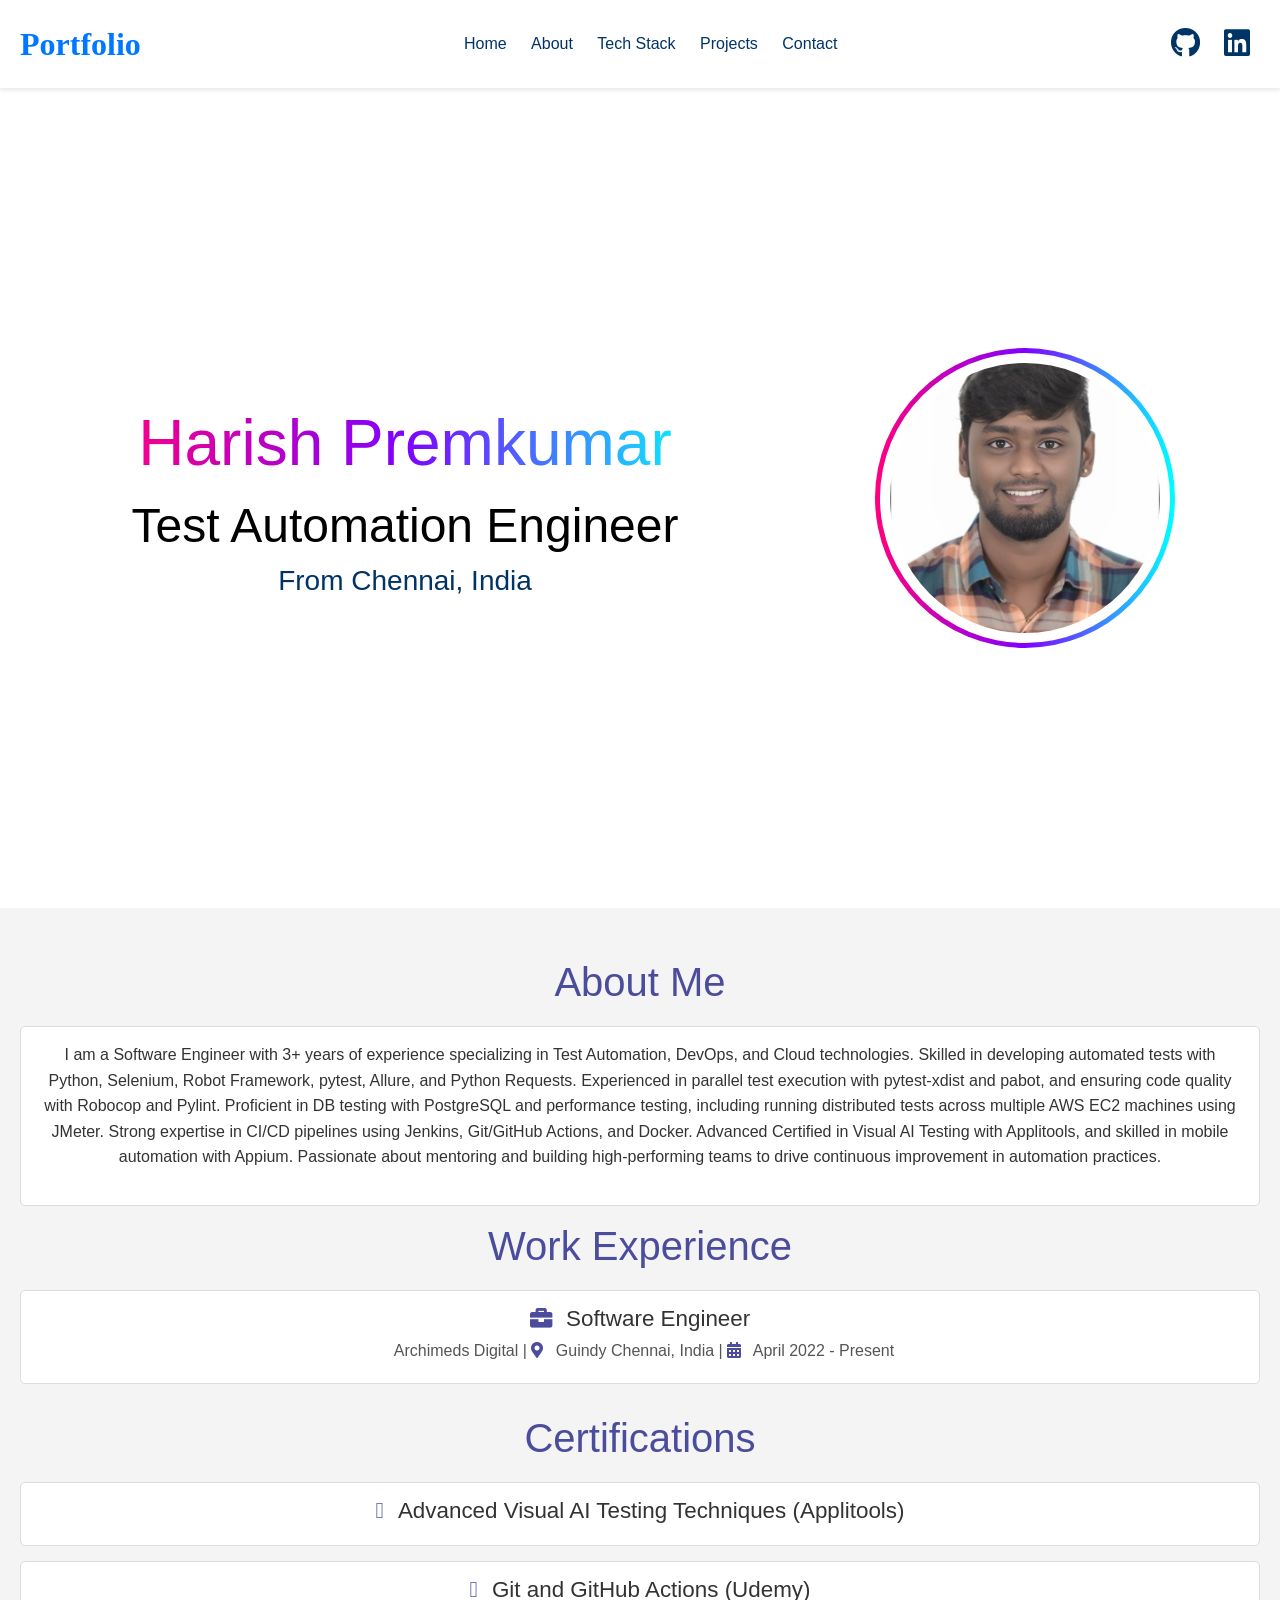
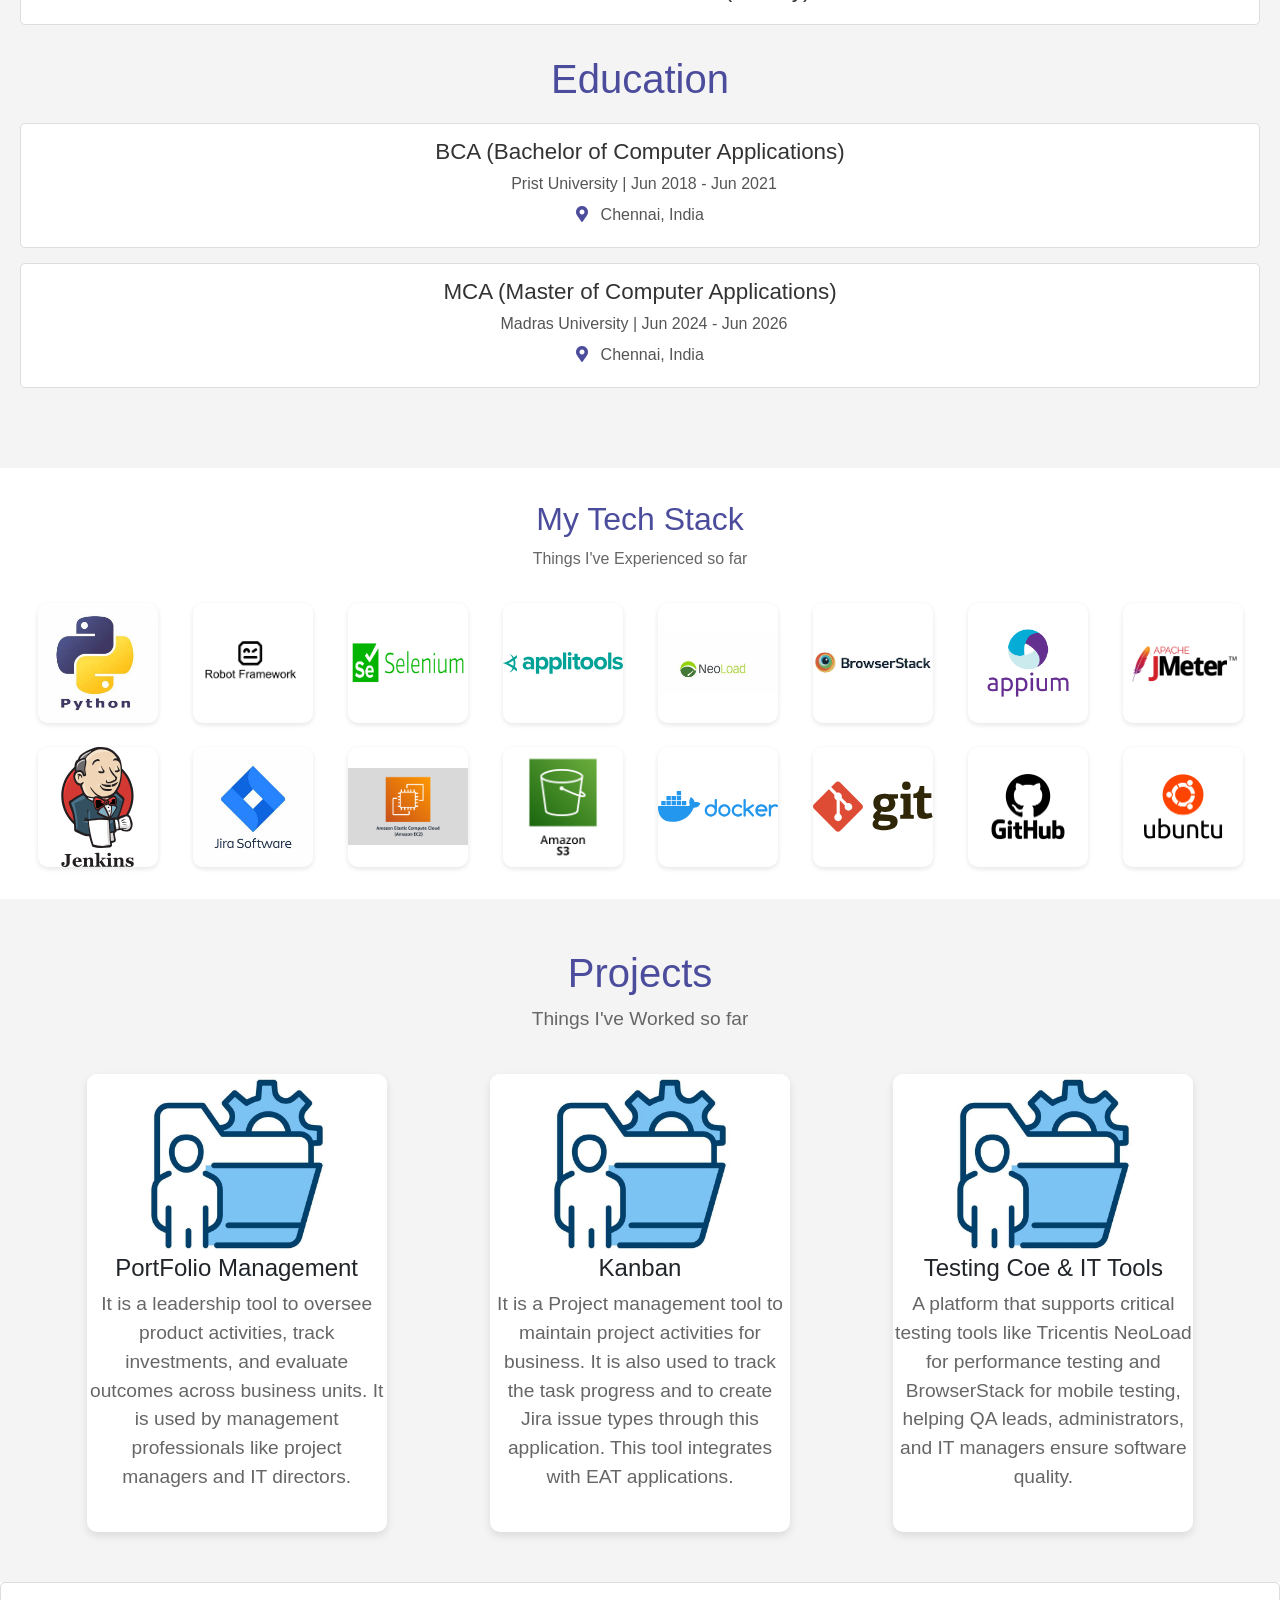
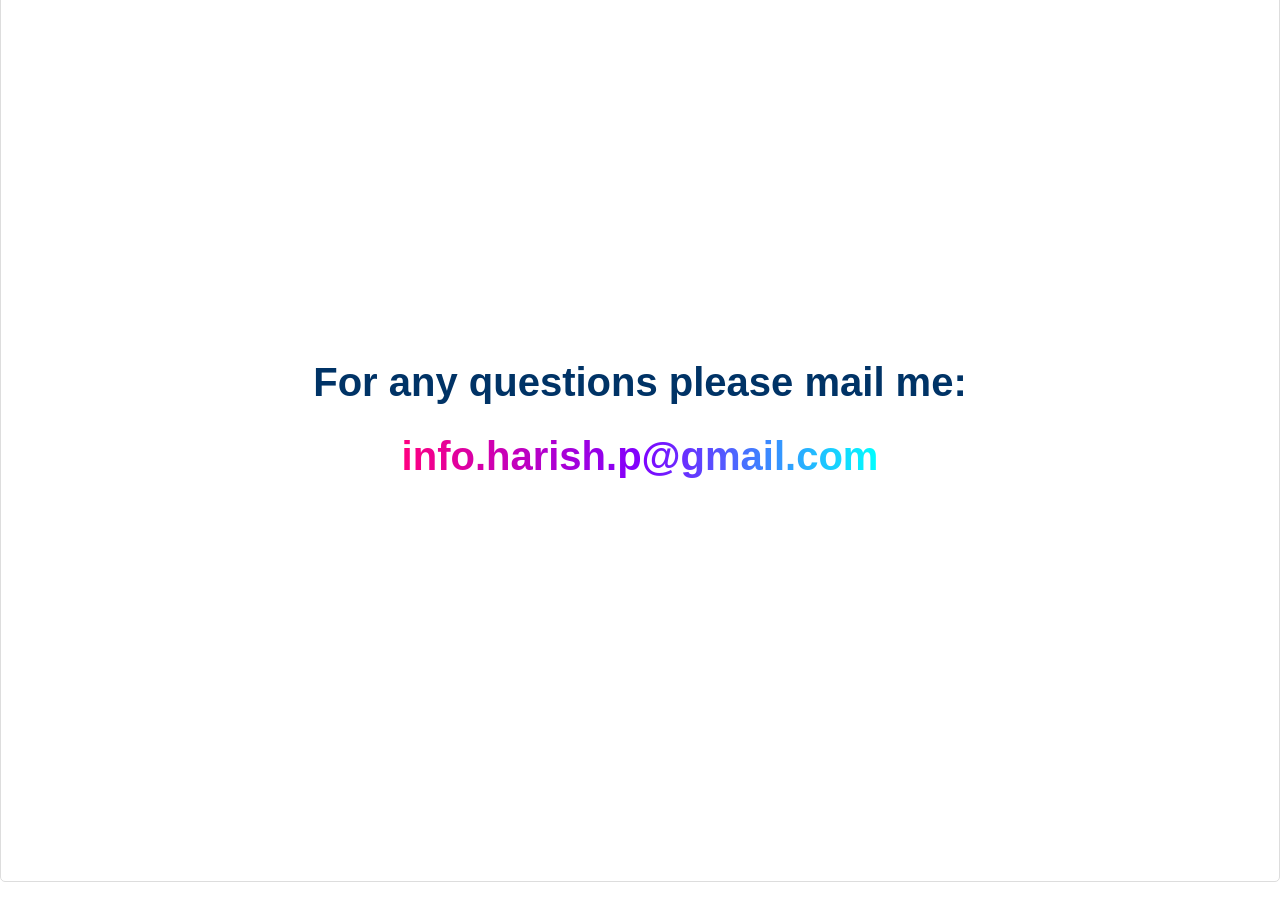
==== Portfolio.html @ 6053db7c "inital commit" ====
<!DOCTYPE html>
<html lang="en">
<head>
   <meta charset="UTF-8">
   <meta name="viewport" content="width=device-width, initial-scale=1.0">
   <title>Portfolio - Harish P</title>
   <link rel="stylesheet" href="Portfolio.css">
   <link rel="stylesheet" href="https://use.fontawesome.com/releases/v5.6.1/css/all.css">
   <link href="https://maxcdn.bootstrapcdn.com/bootstrap/4.5.2/css/bootstrap.min.css" rel="stylesheet">
   <link rel="icon" href="Images/Icon.png" type="image/x-icon" />
   
</head>

<body>
    <header class="header">
        <div class="header__logo">Portfolio</div>
        <nav class="header__nav">
            <a href="#home">Home</a>
            <a href="#about">About</a>
            <a href="#tech-stack">Tech Stack</a>
            <a href="#projects">Projects</a>
            <a href="#contact">Contact</a>
        </nav>
        <div class="header__social">
            <a href="https://github.com/harishpremkumar"><i class="fab fa-github" style='font-size:30px'></i></a>
            <a href="https://www.linkedin.com/in/harish-p-38a253227/"><i class="fab fa-linkedin" style='font-size:30px'></i></a>
        </div>
    </header>
 
    <main class="main" id="home">
        <div class="main__content">
            <!-- <h1>Hi 👋,</h1>
            <h1>My Name is</h1> -->
            <h2 class="user_name">Harish Premkumar</h2>
            <h1>Test Automation Engineer</h1>
            <h3>From Chennai, India</h3>
        </div>

        <div class="circle-container">
            <img src="Images/Profile2.jpeg" alt="My Image" class="profile-image">
        </div>
        

    </main>
 
    <!-- About Section -->
    <section id="about">
        <h1>About Me</h1>
        <div class="About">
            <ul>
                <li>
                    <p>I am a Software Engineer with 3+ years of experience specializing in Test Automation, DevOps, and Cloud technologies. Skilled in developing automated tests with Python, Selenium, Robot Framework, pytest, Allure, and Python Requests. Experienced in parallel test execution with pytest-xdist and pabot, and ensuring code quality with Robocop and Pylint. Proficient in DB testing with PostgreSQL and performance testing, including running distributed tests across multiple AWS EC2 machines using JMeter. Strong expertise in CI/CD pipelines using Jenkins, Git/GitHub Actions, and Docker. Advanced Certified in Visual AI Testing with Applitools, and skilled in mobile automation with Appium. Passionate about mentoring and building high-performing teams to drive continuous improvement in automation practices.</p>
                </li>
            </ul>
        </div>

        
        
        <h1>Work Experience</h1>
        <div class="work-experience">
            <ul>
                <li>
                    <h3><i class="fas fa-briefcase"></i> Software Engineer</h3>
                    <p><i class="fa-regular fa-building-columns"></i> Archimeds Digital | <i class="fas fa-map-marker-alt"></i> Guindy Chennai, India | <i class="fas fa-calendar-alt"></i> April 2022 - Present</p>
                    
                </li>
            </ul>
        </div>

        <h1>Certifications</h1>
        <div class="work-experience">
            <ul>
                <li>
                    <h3><i class="fa-solid fa-certificate"></i> Advanced Visual AI Testing Techniques (Applitools)</h3>
                </li>

                <li>
                    <h3><i class="fa-solid fa-certificate"></i> Git and GitHub Actions (Udemy) </h3>
                </li>
            </ul>
        </div>

        <h1>Education</h1>
        <div class="education">
            <ul>
                <li>
                    <h3>BCA (Bachelor of Computer Applications)</h3>
                    <p><i class="fa-solid fa-building-columns"></i> Prist University | Jun 2018 - Jun 2021</p>
                    <p><i class="fas fa-map-marker-alt"></i> Chennai, India</p>
                </li>
                <li>
                    <h3>MCA (Master of Computer Applications)</h3>
                    <p><i class="fa-solid fa-building-columns"></i> Madras University | Jun 2024 - Jun 2026</p>
                    <p><i class="fas fa-map-marker-alt"></i> Chennai, India</p>
                </li>
            </ul>
        </div>
    </section>
 
    <section id="tech-stack">
        <h1>My Tech Stack</h1>
        
        <p>Things I've Experienced so far</p>
        
        <div class="tech-grid">
            <img src="Images/python_logo.jpg" alt="Python">
            <img src="Images/1_wnMQPTmEsIq0TiRgfX4hig.png" alt="Robot Framework">
            <img src="Images/selenium_logo.jpg" alt="Selenium">
            <img src="Images/applitools.svg" alt="Applitools">
            <img src="Images/OIP.jpg" alt="NeoLoad">
            <img src="Images/Browserstacklogo.png" alt="BrowserStack">
            <img src="Images/appium_logo.png" alt="Appium">
            <img src="Images/Jmeter.png" alt="Playwright">
            <img src="Images/jenkins.svg" alt="Jenkins">
            <img src="Images/Jira_logo.jpg" alt="Jira">
            <img src="Images/20230417_ec2.png" alt="AWS EC2">
            <img src="Images/Aws_s3_logo.jpeg" alt="AWS S3">
            <img src="Images/docker.svg" alt="Docker">
            <img src="Images/git.svg" alt="Git">
            <img src="Images/GitHub-Logo.png" alt="GitHub">
            <img src="Images/Ubuntu-Emblem.png" alt="Ubuntu">
            
          </div>
        </div>
    </section>

    

    <section id="projects">
        <div class="container">
          <h1>Projects</h1>
          <p>Things I've Worked so far</p>
          <div class="projects-grid">
            <!-- Project 1 -->
            <div class="project-card">
              <img src="Images/Projects_Logo.jpg" alt="Project 1" />
              <div class="card-content">
                <h4>PortFolio Management</h4>
                <p>
                    It is a leadership tool to oversee product activities, track investments,
                    and evaluate outcomes across business units. It is used by management professionals 
                    like project managers and IT directors.
                </p>
                <!-- <p class="tech-stack">Tech stack: React JS, Node JS, PostgreSQL</p> -->

              </div>
            </div>
      
           
            <div class="project-card">
                <img src="Images/Projects_Logo.jpg" alt="Project 3" />
              <div class="card-content">
                <h4>Kanban</h4>
                <p>
                    It is a Project management tool to maintain project activities for business. 
                    It is also used to track the task progress and to create Jira issue types through this application. 
                    This tool integrates with EAT applications.
                </p>
                <!-- <p class="tech-stack">Tech stack: React Sauce labs, Docker, J-Frog, Jenkins, AWS EKS</p> -->

            </div>
            </div>
            <div class="project-card">
                <img src="Images/Projects_Logo.jpg" alt="Project 4" />
              <div class="card-content">
                <h4>Testing Coe & IT Tools</h4>
                <p>
                    A platform that supports critical testing tools like Tricentis NeoLoad for performance testing and 
                    BrowserStack for mobile testing, helping QA leads, administrators, and IT managers ensure software quality.
                </p>
                <!-- <p class="tech-stack">Tech stack: HTML, JavaScript, SASS, React</p> -->
              </div>
            </div>
            

            </div>
          </div>
        </div>
      </section>


      <section id="contact">
        <h1>For any questions please mail me:</h1>
        <p>info.harish.p@gmail.com</p>
    </section>
      

    
    
</body>
</html>
---- Portfolio.css ----
html {
   scroll-behavior: smooth;
}

body {
   font-family: Arial, sans-serif;
   margin: 0;
   padding: 0;
   background-color: #003366;
   color: #fff;
}

* {
   margin: 0;
   padding: 0;
   box-sizing: border-box;
}

/* Header */
.header {
   display: flex;
   justify-content: space-between;
   align-items: center;
   background-color: #fff;
   color: #003366;
   padding: 20px;
   position: sticky;
   top: 0;
   z-index: 10;
   box-shadow: 0 2px 5px rgba(0, 0, 0, 0.1);
}

.header__logo {
   font-family: 'Brush Script MT', cursive;
   font-size: 2em;
   font-weight: bold;
   color: #0077ff;
}

.header__nav a, .header__social a {
   margin: 0 10px;
   color: #003366;
   text-decoration: none;
   transition: color 0.3s ease-in-out;
}

.header__nav a:hover, .header__social a:hover {
   color: #0077ff;
}

/* Main Section */
.main {
   display: flex;
   flex-wrap: wrap;
   justify-content: space-around;
   align-items: center;
   height: calc(100vh - 80px);
   background-color: #fff;
   color: #003366;
   padding: 20px;
   /* justify-content: center; */
   text-align: center;
}

.main__content {
   width: 100%;
   max-width: 600px;
   text-align: center;
}

.main__content h1 {
   font-size: 3em;
   color: #000;
   margin: 10px 0;
}

.user_name {
   font-family: Arial, sans-serif;
   font-size: 4em;
   background: linear-gradient(to right, #ff0080, #8000ff, #00ffff);
   -webkit-background-clip: text;
   -webkit-text-fill-color: transparent;
   background-clip: text;
   color: transparent;
   margin: 15px 0;
}

.circle-container {
   position: relative;
   width: 300px; /* Diameter of the circle */
   height: 300px; /* Same as width for a perfect circle */
   border-radius: 60%; /* Makes the border circular */
   background: linear-gradient(to right, #ff0080, #8000ff, #00ffff); /* Gradient border color */
   display: flex;
   justify-content: center;
   align-items: center;
   overflow: hidden; /* Ensures no part of the image leaks out */
}

.circle-container::before {
   content: '';
   position: absolute;
   inset: 5px; /* Creates spacing for the gradient border */
   border-radius: 50%; /* Ensures the inner content is also circular */
   background: #fff; /* Inner background color for contrast */
   z-index: 1;
}

.profile-image {
   position: relative;
   width: 90%; /* Adjust image size inside the container */
   height: 90%; /* Same as width to maintain aspect ratio */
   border-radius: 50%; /* Makes the image circular */
   object-fit: cover; /* Ensures the image scales properly without distortion */
   z-index: 2; /* Keeps the image above the inner white layer */
}




/* About Section */
#about {
   padding: 50px 20px;
   background-color: #f4f4f4;
   color: #333;
   justify-content: center;
   text-align: center;
}

#about h1 {
   color: #4c4c9d;
   font-size: 2.5em;
   margin-bottom: 20px;
}

#about p {
   line-height: 1.6;
   margin-bottom: 20px;
}

#about .work-experience, #about .education {
   margin-bottom: 30px;
}

#about .work-experience ul, #about .education ul {
   list-style: none;
   padding: 0;
}

#about .work-experience li, #about .education li {
   margin-bottom: 15px;
   padding: 15px;
   border: 1px solid #ddd;
   border-radius: 5px;
   background-color: #fff;
}

#about .work-experience h3, #about .education h3 {
   font-size: 1.4em;
   margin-bottom: 5px;
}

#about .work-experience p, #about .education p {
   font-size: 1em;
   margin: 5px 0;
   color: #555;
}

#about .work-experience i, #about .education i {
   color: #4c4c9d;
   margin-right: 8px;
}

#about .About li, #about li {
   margin-bottom: 15px;
   padding: 15px;
   border: 1px solid #ddd;
   border-radius: 5px;
   background-color: #fff;
   list-style-type: none;
}

#contact{
   margin-bottom: 15px;
   padding: 15px;
   border: 1px solid #ddd;
   border-radius: 5px;
   background-color: #fff;
   list-style-type: none;

}




/* Tech Stack Section */
#tech-stack {
   text-align: center;
   justify-content: center;
   /* text-align: center; */
   padding: 2rem;
   background-color: #fff;
   color: #003366;
}

#tech-stack h1 {
   font-size: 2rem;
   color: #4c4c9d;
}

#tech-stack p {
   font-size: 1rem;
   color: #666;
}

.tech-grid {
   display: grid;
   grid-template-columns: repeat(8, 1fr); /* 10 columns per row */
   gap: 1.5rem; /* Space between the items */
   margin-top: 2rem;
   justify-content: center;

 }

 
 
 .tech-grid img {
   width: 120px;
   height: 120px;
   object-fit: contain; /* Ensures the image fits within the bounding box without distortion */
   margin: auto;
   border-radius: 10px; /* Optional: Adds a slight rounded effect */
   background-color: #fff;
   box-shadow: 0 2px 5px rgba(0, 0, 0, 0.1);
 }
 
 .tech-grid img:hover {
   transform: scale(1.1);
   box-shadow: 0 4px 10px rgba(0, 0, 0, 0.3);
 }
 

/* Responsive Design */
@media (max-width: 768px) {
   .main {
       flex-direction: column;
       text-align: center;
   }

   .main__content {
       width: 100%;
   }

   .circle-container {
       margin: 20px auto;
   }
}

@media (max-width: 768px) {
   .tech-grid {
     grid-template-columns: repeat(5, 1fr); /* Show 5 images per row */
   }
 }
 
 @media (max-width: 420px) {
   .tech-grid {
     grid-template-columns: repeat(3, 1fr); /* Show 3 images per row */
   }
 }


/* Contact Section */
#contact {
   display: flex;
   flex-direction: column;
   justify-content: center;
   align-items: center;
   height: 100vh; /* Full screen height */
   text-align: center;
   background-color: #fff;
}

#contact h1 {
   color: #003366;
   font-size: 2.5em;
   margin-bottom: 20px;
   font-weight: bold;
}

#contact p {
   font-size: 2.5em;
   margin-bottom: 20px;
   font-weight: bold;
   background: linear-gradient(to right, #ff0080, #8000ff, #00ffff);
   -webkit-background-clip: text;
   -webkit-text-fill-color: transparent;
   background-clip: text;
   color: transparent; /* Makes the gradient text visible */
   
   cursor: pointer;
   transition: opacity 0.3s ease-in-out;
}

#contact p:hover {
   opacity: 0.7;
}
#projects {
   padding: 50px 20px;
   text-align: center;
   background-color: #f4f4f4;
 }
 
 #projects h1 {
   font-size: 2.5em;
   color: #4c4c9d;
 }
 
 #projects p {
   font-size: 1.2em;
   color: #666;
   margin-bottom: 40px;
 }
 
 .projects-grid {
   display: grid;
   grid-template-columns: repeat(3, 1fr); /* 4 boxes in the first row */
   gap: 100px;
   justify-items: center;
 }
 
 /* For medium screens (tablet) */
 @media (max-width: 1024px) {
   .projects-grid {
     grid-template-columns: repeat(2, 1fr); /* 2 boxes per row */
   }
 }
 
 /* For small screens (mobile) */
 @media (max-width: 768px) {
   .projects-grid {
     grid-template-columns: repeat(1, 1fr); /* 1 box per row */
   }
 }
 
 .project-card {
   background: #fff;
   border-radius: 10px;
   box-shadow: 0 4px 8px rgba(0, 0, 0, 0.1);
   overflow: hidden;
   width: 135%;
   height: 100%;
   max-width: 300px;
   display: flex;
   flex-direction: column;
   justify-content: space-between;
   transition: transform 0.3s ease, box-shadow 0.3s ease;
   perspective: 1000px; /* Add perspective for the 3D effect */
 }
 
 .project-card:hover {
      transform: scale(1.1);
   box-shadow: 0 4px 10px rgba(0, 0, 0, 0.3);
 }
 
 .project-card img {
   width: 100%;
   height: 180px;
   object-fit: cover;
   transition: transform 0.3s ease;
 }


 
 
 .project-content {
   padding: 20px;
 }
 
 .project-content h4 {
   font-size: 1.5em;
   margin-bottom: 10px;
   color: #333;
 }
 
 .project-content p {
   font-size: 0.4em;
   color: #555;
   line-height: 1.6;
 }
 
 .project-links {
   display: flex;
   justify-content: space-between;
   margin-top: 15px;
 }
 
 .project-links .btn {
   text-decoration: none;
   font-size: 0.9em;
   color: #4c4c9d;
   background-color: #f4f4f4;
   padding: 8px 12px;
   border-radius: 5px;
   box-shadow: 0 2px 4px rgba(0, 0, 0, 0.1);
   transition: transform 0.3s ease-in-out;
 }
 
 .project-links .btn:hover {
   transform: scale(1.1);
   background-color: #e4e4ff;
 }
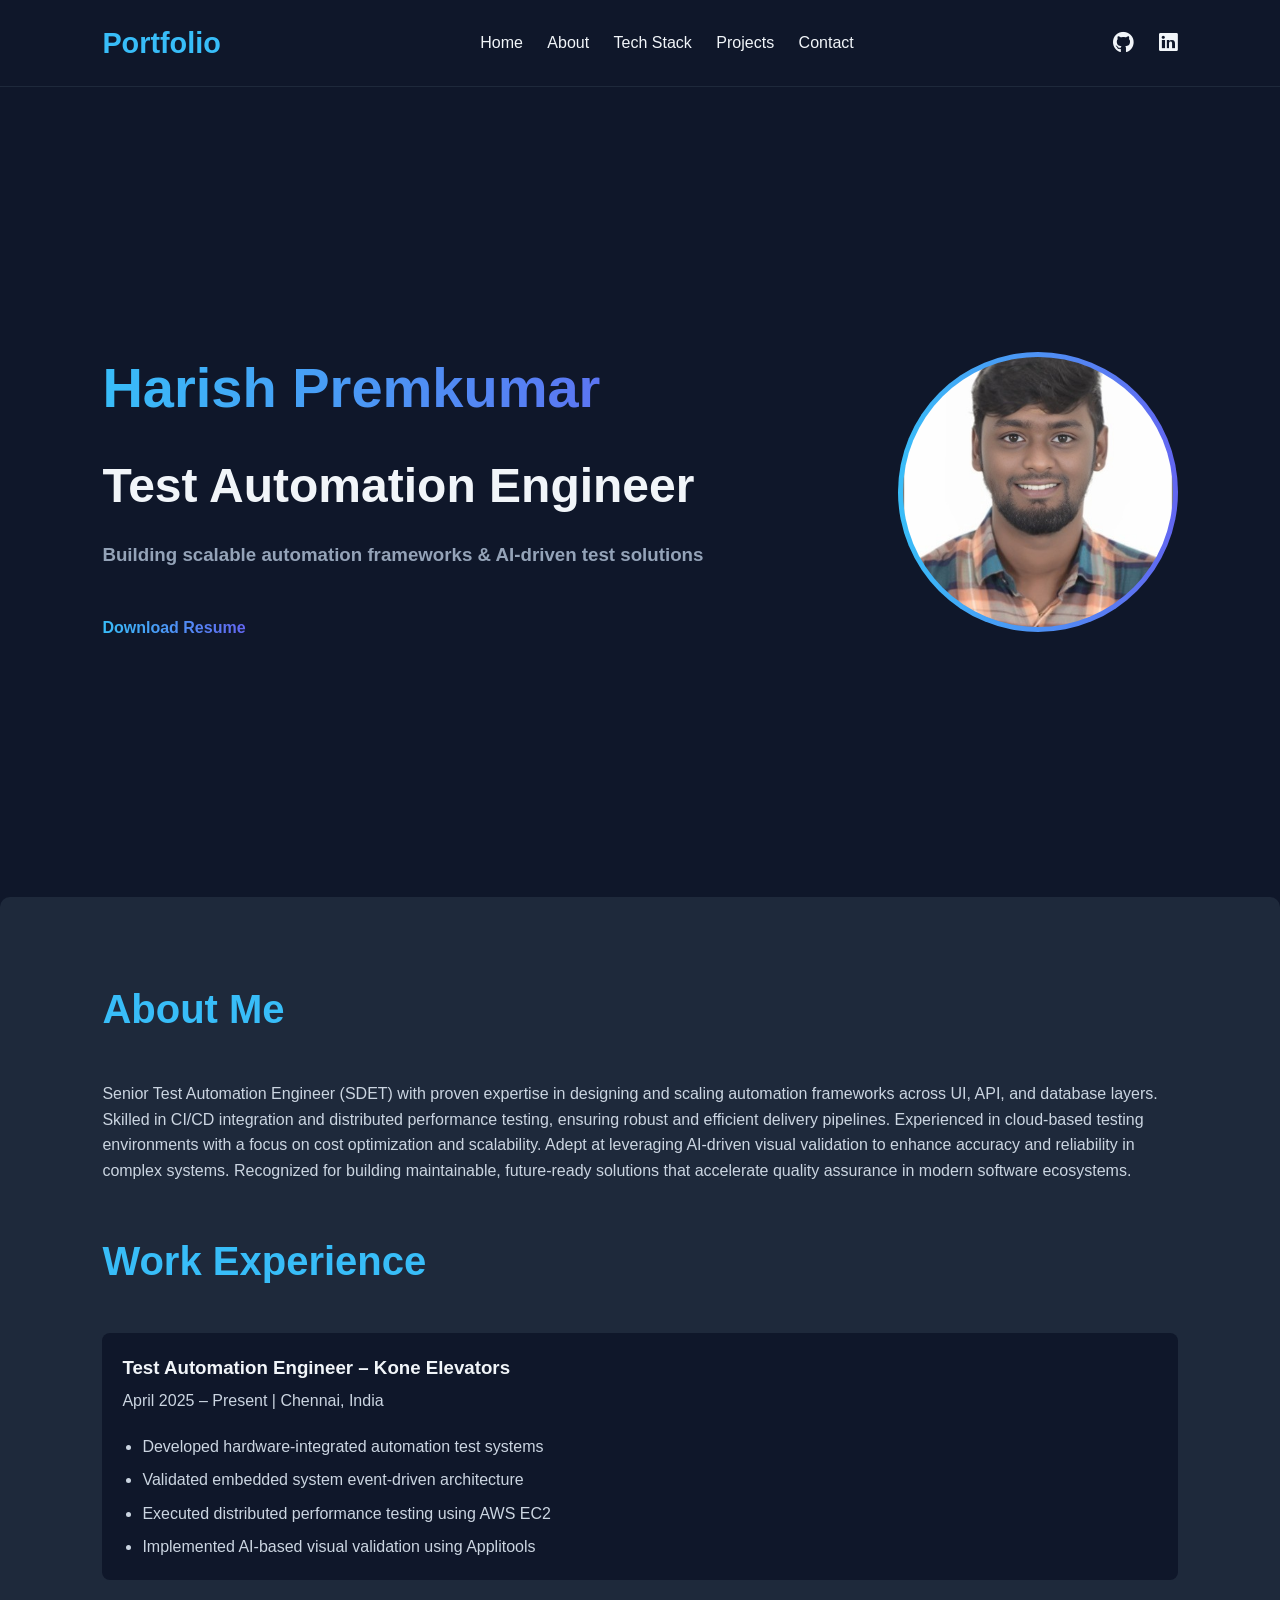
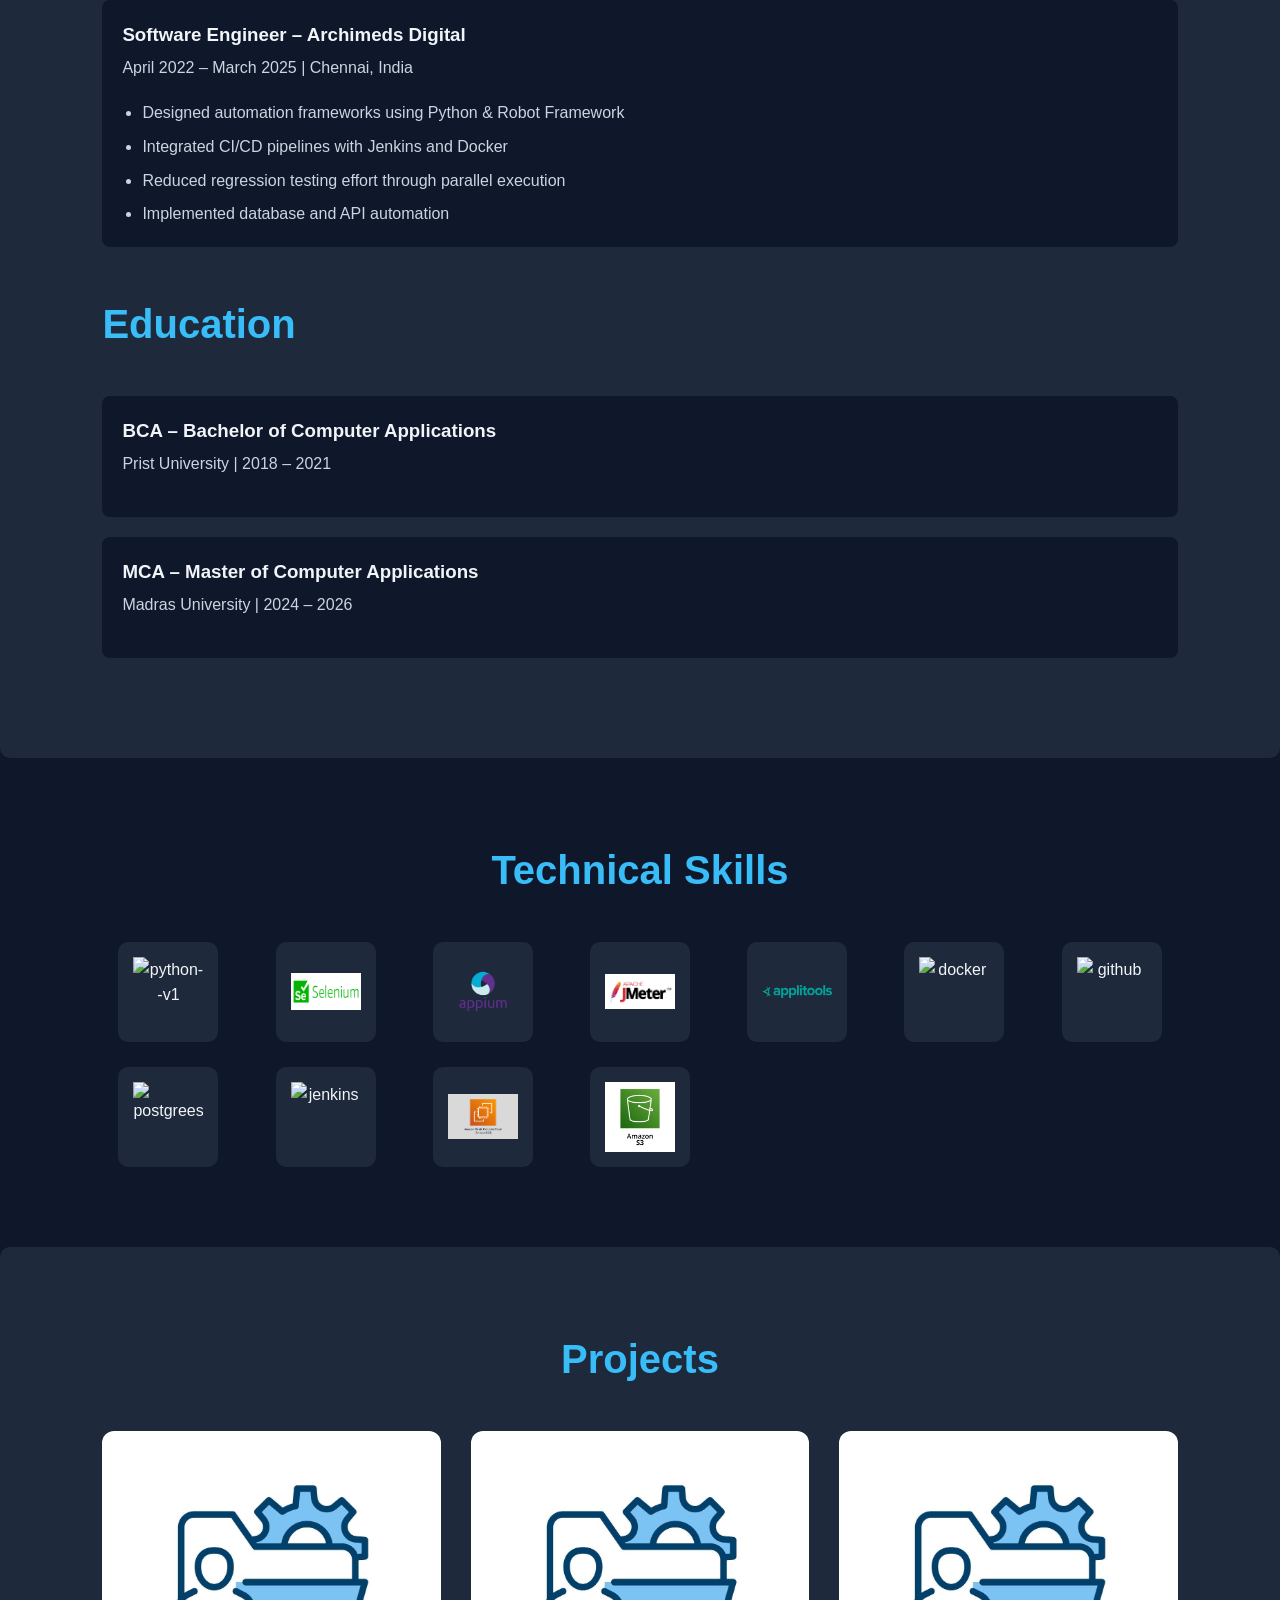
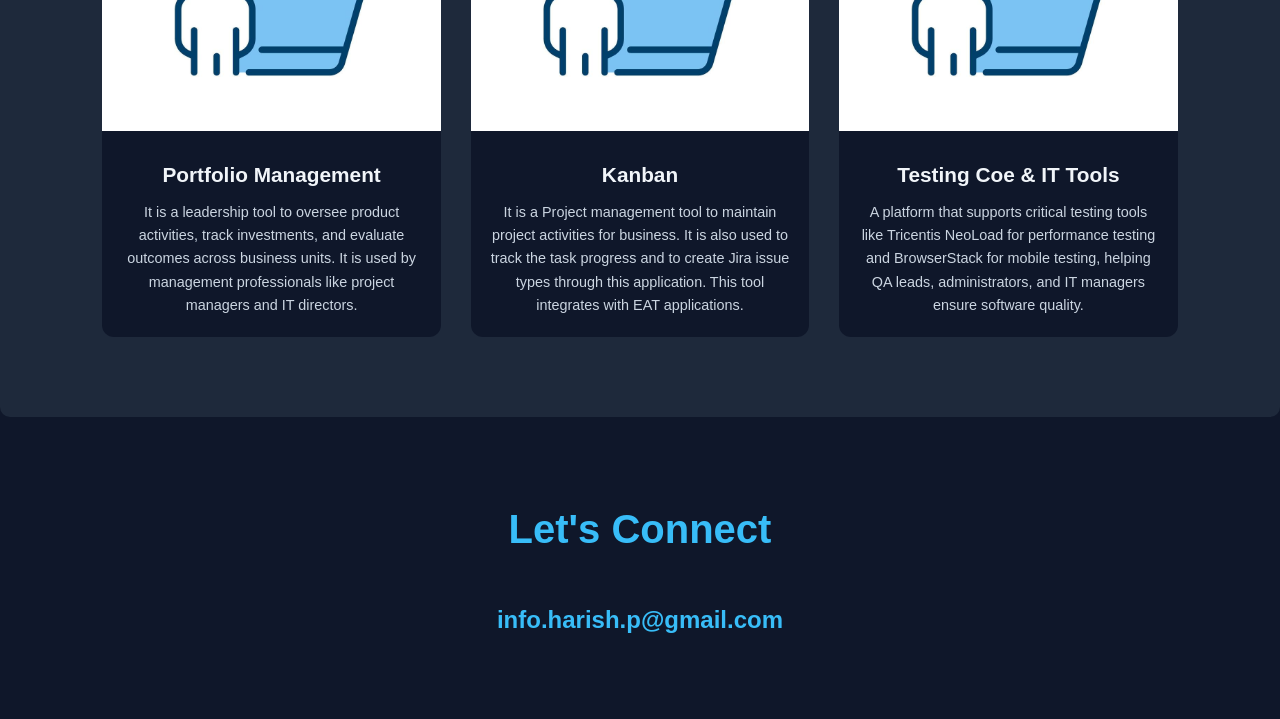
==== commit 39c394f1: "changes" ====
--- a/Portfolio.html
+++ b/Portfolio.html
@@ -1,19 +1,21 @@
 <!DOCTYPE html>
 <html lang="en">
 <head>
-   <meta charset="UTF-8">
-   <meta name="viewport" content="width=device-width, initial-scale=1.0">
-   <title>Portfolio - Harish P</title>
-   <link rel="stylesheet" href="Portfolio.css">
-   <link rel="stylesheet" href="https://use.fontawesome.com/releases/v5.6.1/css/all.css">
-   <link href="https://maxcdn.bootstrapcdn.com/bootstrap/4.5.2/css/bootstrap.min.css" rel="stylesheet">
-   <link rel="icon" href="Images/Icon.png" type="image/x-icon" />
-   
+    <meta charset="UTF-8">
+    <meta name="viewport" content="width=device-width, initial-scale=1.0">
+    <meta name="description" content="Harish Premkumar - Test Automation Engineer specializing in Python, Selenium, AWS, CI/CD, and AI-driven testing.">
+    <title>Harish Premkumar | Test Automation Engineer</title>
+
+    <link rel="stylesheet" href="Portfolio.css">
+    <link rel="stylesheet" href="https://use.fontawesome.com/releases/v5.6.1/css/all.css">
 </head>
 
 <body>
+
+    <!-- HEADER -->
     <header class="header">
         <div class="header__logo">Portfolio</div>
+
         <nav class="header__nav">
             <a href="#home">Home</a>
             <a href="#about">About</a>
@@ -21,171 +23,169 @@
             <a href="#projects">Projects</a>
             <a href="#contact">Contact</a>
         </nav>
+
         <div class="header__social">
-            <a href="https://github.com/harishpremkumar"><i class="fab fa-github" style='font-size:30px'></i></a>
-            <a href="https://www.linkedin.com/in/harish-p-38a253227/"><i class="fab fa-linkedin" style='font-size:30px'></i></a>
+            <a href="https://github.com/harishpremkumar" target="_blank">
+                <i class="fab fa-github fa-lg"></i>
+            </a>
+            <a href="https://www.linkedin.com/in/harish-p-38a253227/" target="_blank">
+                <i class="fab fa-linkedin fa-lg"></i>
+            </a>
         </div>
     </header>
- 
+
+
+    <!-- HERO SECTION -->
     <main class="main" id="home">
         <div class="main__content">
-            <!-- <h1>Hi 👋,</h1>
-            <h1>My Name is</h1> -->
             <h2 class="user_name">Harish Premkumar</h2>
             <h1>Test Automation Engineer</h1>
-            <h3>From Chennai, India</h3>
+            <h3>Building scalable automation frameworks & AI-driven test solutions</h3>
+
+            <br>
+            <a href="Harish P.docx" class="btn" download>Download Resume</a>
         </div>
 
         <div class="circle-container">
-            <img src="Images/Profile2.jpeg" alt="My Image" class="profile-image">
+            <img src="Images/Profile2.jpeg" alt="Harish Profile Image" class="profile-image">
         </div>
-        
+    </main>
 
-    </main>
- 
-    <!-- About Section -->
+
+    <!-- ABOUT SECTION -->
     <section id="about">
         <h1>About Me</h1>
-        <div class="About">
+
+        <p>
+            Senior Test Automation Engineer (SDET) with proven expertise in designing and scaling automation frameworks across UI, API, and database layers. 
+            Skilled in CI/CD integration and distributed performance testing, ensuring robust and efficient delivery pipelines. 
+            Experienced in cloud-based testing environments with a focus on cost optimization and scalability. 
+            Adept at leveraging AI-driven visual validation to enhance accuracy and reliability in complex systems. 
+            Recognized for building maintainable, future-ready solutions that accelerate quality assurance in modern software ecosystems.
+        </p>
+
+        <br>
+
+        <h1>Work Experience</h1>
+
+        <div class="work-experience">
             <ul>
                 <li>
-                    <p>I am a Software Engineer with 3+ years of experience specializing in Test Automation, DevOps, and Cloud technologies. Skilled in developing automated tests with Python, Selenium, Robot Framework, pytest, Allure, and Python Requests. Experienced in parallel test execution with pytest-xdist and pabot, and ensuring code quality with Robocop and Pylint. Proficient in DB testing with PostgreSQL and performance testing, including running distributed tests across multiple AWS EC2 machines using JMeter. Strong expertise in CI/CD pipelines using Jenkins, Git/GitHub Actions, and Docker. Advanced Certified in Visual AI Testing with Applitools, and skilled in mobile automation with Appium. Passionate about mentoring and building high-performing teams to drive continuous improvement in automation practices.</p>
+                    <h3>Test Automation Engineer – Kone Elevators</h3>
+                    <p>April 2025 – Present | Chennai, India</p>
+                    <ul>
+                        <li>Developed hardware-integrated automation test systems</li>
+                        <li>Validated embedded system event-driven architecture</li>
+                        <li>Executed distributed performance testing using AWS EC2</li>
+                        <li>Implemented AI-based visual validation using Applitools</li>
+                    </ul>
+                </li>
+
+                <li>
+                    <h3>Software Engineer – Archimeds Digital</h3>
+                    <p>April 2022 – March 2025 | Chennai, India</p>
+                    <ul>
+                        <li>Designed automation frameworks using Python & Robot Framework</li>
+                        <li>Integrated CI/CD pipelines with Jenkins and Docker</li>
+                        <li>Reduced regression testing effort through parallel execution</li>
+                        <li>Implemented database and API automation</li>
+                    </ul>
                 </li>
             </ul>
         </div>
 
-        
-        
-        <h1>Work Experience</h1>
-        <div class="work-experience">
+
+        <br>
+
+        <h1>Education</h1>
+
+        <div class="education">
             <ul>
                 <li>
-                    <h3><i class="fas fa-briefcase"></i> Software Engineer</h3>
-                    <p><i class="fa-regular fa-building-columns"></i> Archimeds Digital | <i class="fas fa-map-marker-alt"></i> Guindy Chennai, India | <i class="fas fa-calendar-alt"></i> April 2022 - Present</p>
-                    
-                </li>
-            </ul>
-        </div>
-
-        <h1>Certifications</h1>
-        <div class="work-experience">
-            <ul>
-                <li>
-                    <h3><i class="fa-solid fa-certificate"></i> Advanced Visual AI Testing Techniques (Applitools)</h3>
+                    <h3>BCA – Bachelor of Computer Applications</h3>
+                    <p>Prist University | 2018 – 2021</p>
                 </li>
 
                 <li>
-                    <h3><i class="fa-solid fa-certificate"></i> Git and GitHub Actions (Udemy) </h3>
-                </li>
-            </ul>
-        </div>
-
-        <h1>Education</h1>
-        <div class="education">
-            <ul>
-                <li>
-                    <h3>BCA (Bachelor of Computer Applications)</h3>
-                    <p><i class="fa-solid fa-building-columns"></i> Prist University | Jun 2018 - Jun 2021</p>
-                    <p><i class="fas fa-map-marker-alt"></i> Chennai, India</p>
-                </li>
-                <li>
-                    <h3>MCA (Master of Computer Applications)</h3>
-                    <p><i class="fa-solid fa-building-columns"></i> Madras University | Jun 2024 - Jun 2026</p>
-                    <p><i class="fas fa-map-marker-alt"></i> Chennai, India</p>
+                    <h3>MCA – Master of Computer Applications</h3>
+                    <p>Madras University | 2024 – 2026</p>
                 </li>
             </ul>
         </div>
     </section>
- 
+
+
+    <!-- TECH STACK -->
     <section id="tech-stack">
-        <h1>My Tech Stack</h1>
-        
-        <p>Things I've Experienced so far</p>
-        
+        <h1>Technical Skills</h1>
+
         <div class="tech-grid">
-            <img src="Images/python_logo.jpg" alt="Python">
-            <img src="Images/1_wnMQPTmEsIq0TiRgfX4hig.png" alt="Robot Framework">
+            <img width="96" height="96" src="https://img.icons8.com/color/96/python--v1.png" alt="python--v1"/>
             <img src="Images/selenium_logo.jpg" alt="Selenium">
+            <img src="Images/appium_logo.png" alt="Appium">
+            <img src="Images/Jmeter.png" alt="JMeter">
             <img src="Images/applitools.svg" alt="Applitools">
-            <img src="Images/OIP.jpg" alt="NeoLoad">
-            <img src="Images/Browserstacklogo.png" alt="BrowserStack">
-            <img src="Images/appium_logo.png" alt="Appium">
-            <img src="Images/Jmeter.png" alt="Playwright">
-            <img src="Images/jenkins.svg" alt="Jenkins">
-            <img src="Images/Jira_logo.jpg" alt="Jira">
+            <img width="96" height="96" src="https://img.icons8.com/fluency/96/docker.png" alt="docker"/>
+            <img width="96" height="96" src="https://img.icons8.com/fluency/96/github.png" alt="github"/>
+            <img width="96" height="96" src="https://img.icons8.com/color/48/postgreesql.png" alt="postgreesql"/>
+            <img width="96" height="96" src="https://img.icons8.com/color/96/jenkins.png" alt="jenkins"/>
             <img src="Images/20230417_ec2.png" alt="AWS EC2">
             <img src="Images/Aws_s3_logo.jpeg" alt="AWS S3">
-            <img src="Images/docker.svg" alt="Docker">
-            <img src="Images/git.svg" alt="Git">
-            <img src="Images/GitHub-Logo.png" alt="GitHub">
-            <img src="Images/Ubuntu-Emblem.png" alt="Ubuntu">
-            
-          </div>
         </div>
     </section>
 
-    
 
+    <!-- PROJECTS -->
     <section id="projects">
-        <div class="container">
-          <h1>Projects</h1>
-          <p>Things I've Worked so far</p>
-          <div class="projects-grid">
-            <!-- Project 1 -->
+        <h1>Projects</h1>
+
+        <div class="projects-grid">
+
             <div class="project-card">
-              <img src="Images/Projects_Logo.jpg" alt="Project 1" />
-              <div class="card-content">
-                <h4>PortFolio Management</h4>
-                <p>
-                    It is a leadership tool to oversee product activities, track investments,
-                    and evaluate outcomes across business units. It is used by management professionals 
-                    like project managers and IT directors.
-                </p>
-                <!-- <p class="tech-stack">Tech stack: React JS, Node JS, PostgreSQL</p> -->
+                <img src="Images/Projects_Logo.jpg" alt="Automation Framework Project">
+                <div class="project-content">
+                    <h4>Portfolio Management</h4>
+                    <p>
+                        It is a leadership tool to oversee product activities, track investments,
+                        and evaluate outcomes across business units. It is used by management professionals 
+                        like project managers and IT directors.
+                    </p>
+                </div>
+            </div>
 
-              </div>
+            <div class="project-card">
+                <img src="Images/Projects_Logo.jpg" alt="Performance Testing Project">
+                <div class="project-content">
+                    <h4>Kanban</h4>
+                    <p>
+                        It is a Project management tool to maintain project activities for business. 
+                        It is also used to track the task progress and to create Jira issue types through this application. 
+                        This tool integrates with EAT applications.
+                    </p>
+                </div>
             </div>
-      
-           
+
             <div class="project-card">
-                <img src="Images/Projects_Logo.jpg" alt="Project 3" />
-              <div class="card-content">
-                <h4>Kanban</h4>
-                <p>
-                    It is a Project management tool to maintain project activities for business. 
-                    It is also used to track the task progress and to create Jira issue types through this application. 
-                    This tool integrates with EAT applications.
-                </p>
-                <!-- <p class="tech-stack">Tech stack: React Sauce labs, Docker, J-Frog, Jenkins, AWS EKS</p> -->
+                
+                <img src="Images/Projects_Logo.jpg" alt="Hardware Testing Project">
+                <div class="project-content">
+                    <h4>Testing Coe & IT Tools</h4>
+                    <p>
+                        A platform that supports critical testing tools like Tricentis NeoLoad for performance testing and 
+                        BrowserStack for mobile testing, helping QA leads, administrators, and IT managers ensure software quality.
+                    </p>
+                </div>
+            </div>
 
-            </div>
-            </div>
-            <div class="project-card">
-                <img src="Images/Projects_Logo.jpg" alt="Project 4" />
-              <div class="card-content">
-                <h4>Testing Coe & IT Tools</h4>
-                <p>
-                    A platform that supports critical testing tools like Tricentis NeoLoad for performance testing and 
-                    BrowserStack for mobile testing, helping QA leads, administrators, and IT managers ensure software quality.
-                </p>
-                <!-- <p class="tech-stack">Tech stack: HTML, JavaScript, SASS, React</p> -->
-              </div>
-            </div>
-            
-
-            </div>
-          </div>
         </div>
-      </section>
+    </section>
 
 
-      <section id="contact">
-        <h1>For any questions please mail me:</h1>
+    <!-- CONTACT -->
+    <section id="contact">
+        <h1>Let's Connect</h1>
         <p>info.harish.p@gmail.com</p>
     </section>
-      
 
-    
-    
 </body>
-</html>
+</html>
--- a/Portfolio.css
+++ b/Portfolio.css
@@ -1,416 +1,269 @@
+/* ===== GLOBAL RESET ===== */
+* {
+  margin: 0;
+  padding: 0;
+  box-sizing: border-box;
+}
+
 html {
-   scroll-behavior: smooth;
+  scroll-behavior: smooth;
 }
 
 body {
-   font-family: Arial, sans-serif;
-   margin: 0;
-   padding: 0;
-   background-color: #003366;
-   color: #fff;
-}
-
-* {
-   margin: 0;
-   padding: 0;
-   box-sizing: border-box;
-}
-
-/* Header */
+  font-family: 'Segoe UI', sans-serif;
+  background-color: #0f172a;
+  color: #f1f5f9;
+  line-height: 1.6;
+}
+
+/* ===== HEADER ===== */
 .header {
-   display: flex;
-   justify-content: space-between;
-   align-items: center;
-   background-color: #fff;
-   color: #003366;
-   padding: 20px;
-   position: sticky;
-   top: 0;
-   z-index: 10;
-   box-shadow: 0 2px 5px rgba(0, 0, 0, 0.1);
+  display: flex;
+  justify-content: space-between;
+  align-items: center;
+  padding: 20px 8%;
+  background: #0f172a;
+  position: sticky;
+  top: 0;
+  z-index: 1000;
+  border-bottom: 1px solid #1e293b;
 }
 
 .header__logo {
-   font-family: 'Brush Script MT', cursive;
-   font-size: 2em;
-   font-weight: bold;
-   color: #0077ff;
-}
-
-.header__nav a, .header__social a {
-   margin: 0 10px;
-   color: #003366;
-   text-decoration: none;
-   transition: color 0.3s ease-in-out;
-}
-
-.header__nav a:hover, .header__social a:hover {
-   color: #0077ff;
-}
-
-/* Main Section */
+  font-size: 1.8rem;
+  font-weight: 700;
+  color: #38bdf8;
+}
+
+.header__nav a,
+.header__social a {
+  margin-left: 20px;
+  color: #f1f5f9;
+  text-decoration: none;
+  font-weight: 500;
+  transition: 0.3s;
+}
+
+.header__nav a:hover,
+.header__social a:hover {
+  color: #38bdf8;
+}
+
+/* ===== HERO SECTION ===== */
 .main {
-   display: flex;
-   flex-wrap: wrap;
-   justify-content: space-around;
-   align-items: center;
-   height: calc(100vh - 80px);
-   background-color: #fff;
-   color: #003366;
-   padding: 20px;
-   /* justify-content: center; */
-   text-align: center;
-}
-
-.main__content {
-   width: 100%;
-   max-width: 600px;
-   text-align: center;
+  display: flex;
+  justify-content: space-between;
+  align-items: center;
+  padding: 80px 8%;
+  min-height: 90vh;
 }
 
 .main__content h1 {
-   font-size: 3em;
-   color: #000;
-   margin: 10px 0;
+  font-size: 3rem;
+  margin: 15px 0;
 }
 
 .user_name {
-   font-family: Arial, sans-serif;
-   font-size: 4em;
-   background: linear-gradient(to right, #ff0080, #8000ff, #00ffff);
-   -webkit-background-clip: text;
-   -webkit-text-fill-color: transparent;
-   background-clip: text;
-   color: transparent;
-   margin: 15px 0;
+  font-size: 3.5rem;
+  font-weight: 700;
+  background: linear-gradient(to right, #38bdf8, #6366f1);
+  background-clip: text;
+  -webkit-background-clip: text;
+  -webkit-text-fill-color: transparent;
+}
+
+.main h3 {
+  color: #94a3b8;
+  margin-bottom: 20px;
+}
+
+.btn {
+  text-decoration: none;
+  font-weight: 700;
+  background: linear-gradient(to right, #38bdf8, #6366f1);
+  background-clip: text;
+  -webkit-background-clip: text;
+  -webkit-text-fill-color: transparent;
 }
 
 .circle-container {
-   position: relative;
-   width: 300px; /* Diameter of the circle */
-   height: 300px; /* Same as width for a perfect circle */
-   border-radius: 60%; /* Makes the border circular */
-   background: linear-gradient(to right, #ff0080, #8000ff, #00ffff); /* Gradient border color */
-   display: flex;
-   justify-content: center;
-   align-items: center;
-   overflow: hidden; /* Ensures no part of the image leaks out */
-}
-
-.circle-container::before {
-   content: '';
-   position: absolute;
-   inset: 5px; /* Creates spacing for the gradient border */
-   border-radius: 50%; /* Ensures the inner content is also circular */
-   background: #fff; /* Inner background color for contrast */
-   z-index: 1;
+  width: 280px;
+  height: 280px;
+  border-radius: 50%;
+  padding: 5px;
+  background: linear-gradient(to right, #38bdf8, #6366f1);
 }
 
 .profile-image {
-   position: relative;
-   width: 90%; /* Adjust image size inside the container */
-   height: 90%; /* Same as width to maintain aspect ratio */
-   border-radius: 50%; /* Makes the image circular */
-   object-fit: cover; /* Ensures the image scales properly without distortion */
-   z-index: 2; /* Keeps the image above the inner white layer */
-}
-
-
-
-
-/* About Section */
+  width: 100%;
+  height: 100%;
+  border-radius: 50%;
+  object-fit: cover;
+}
+
+/* ===== SECTION COMMON ===== */
+section {
+  padding: 80px 8%;
+}
+
+section h1 {
+  font-size: 2.5rem;
+  margin-bottom: 40px;
+  color: #38bdf8;
+}
+
+/* ===== ABOUT ===== */
 #about {
-   padding: 50px 20px;
-   background-color: #f4f4f4;
-   color: #333;
-   justify-content: center;
-   text-align: center;
-}
-
-#about h1 {
-   color: #4c4c9d;
-   font-size: 2.5em;
-   margin-bottom: 20px;
+  background: #1e293b;
+  border-radius: 10px;
 }
 
 #about p {
-   line-height: 1.6;
-   margin-bottom: 20px;
-}
-
-#about .work-experience, #about .education {
-   margin-bottom: 30px;
-}
-
-#about .work-experience ul, #about .education ul {
-   list-style: none;
-   padding: 0;
-}
-
-#about .work-experience li, #about .education li {
-   margin-bottom: 15px;
-   padding: 15px;
-   border: 1px solid #ddd;
-   border-radius: 5px;
-   background-color: #fff;
-}
-
-#about .work-experience h3, #about .education h3 {
-   font-size: 1.4em;
-   margin-bottom: 5px;
-}
-
-#about .work-experience p, #about .education p {
-   font-size: 1em;
-   margin: 5px 0;
-   color: #555;
-}
-
-#about .work-experience i, #about .education i {
-   color: #4c4c9d;
-   margin-right: 8px;
-}
-
-#about .About li, #about li {
-   margin-bottom: 15px;
-   padding: 15px;
-   border: 1px solid #ddd;
-   border-radius: 5px;
-   background-color: #fff;
-   list-style-type: none;
-}
-
-#contact{
-   margin-bottom: 15px;
-   padding: 15px;
-   border: 1px solid #ddd;
-   border-radius: 5px;
-   background-color: #fff;
-   list-style-type: none;
-
-}
-
-
-
-
-/* Tech Stack Section */
+  margin-bottom: 20px;
+  color: #cbd5e1;
+}
+
+.work-experience > ul > li,
+.education > ul > li {
+  list-style: none;
+  margin-bottom: 20px;
+  padding: 20px;
+  background: #0f172a;
+  border-radius: 8px;
+  transition: 0.3s;
+}
+
+.work-experience > ul > li:hover,
+.education > ul > li:hover {
+  transform: translateY(-5px);
+}
+
+.work-experience > ul > li > ul {
+  margin-top: 10px;
+  padding-left: 20px;
+}
+
+.work-experience > ul > li > ul > li {
+  list-style: disc;
+  margin-bottom: 8px;
+  padding: 0;
+  background: none;
+  border-radius: 0;
+  transition: none;
+  color: #cbd5e1;
+}
+
+.work-experience > ul > li > ul > li:last-child {
+  margin-bottom: 0;
+}
+
+.work-experience h3,
+.education h3 {
+  margin-bottom: 5px;
+  color: #f1f5f9;
+}
+
+/* ===== TECH STACK ===== */
 #tech-stack {
-   text-align: center;
-   justify-content: center;
-   /* text-align: center; */
-   padding: 2rem;
-   background-color: #fff;
-   color: #003366;
-}
-
-#tech-stack h1 {
-   font-size: 2rem;
-   color: #4c4c9d;
-}
-
-#tech-stack p {
-   font-size: 1rem;
-   color: #666;
+  text-align: center;
 }
 
 .tech-grid {
-   display: grid;
-   grid-template-columns: repeat(8, 1fr); /* 10 columns per row */
-   gap: 1.5rem; /* Space between the items */
-   margin-top: 2rem;
-   justify-content: center;
-
- }
-
- 
- 
- .tech-grid img {
-   width: 120px;
-   height: 120px;
-   object-fit: contain; /* Ensures the image fits within the bounding box without distortion */
-   margin: auto;
-   border-radius: 10px; /* Optional: Adds a slight rounded effect */
-   background-color: #fff;
-   box-shadow: 0 2px 5px rgba(0, 0, 0, 0.1);
- }
- 
- .tech-grid img:hover {
-   transform: scale(1.1);
-   box-shadow: 0 4px 10px rgba(0, 0, 0, 0.3);
- }
- 
-
-/* Responsive Design */
+  display: grid;
+  grid-template-columns: repeat(auto-fit, minmax(120px, 1fr));
+  gap: 25px;
+  margin-top: 40px;
+}
+
+.tech-grid img {
+  width: 100px;
+  height: 100px;
+  object-fit: contain;
+  margin: auto;
+  padding: 15px;
+  background: #1e293b;
+  border-radius: 10px;
+  transition: 0.3s;
+}
+
+.tech-grid img:hover {
+  transform: scale(1.1);
+}
+
+/* ===== PROJECTS ===== */
+#projects {
+  text-align: center;
+  background: #1e293b;
+  border-radius: 10px;
+}
+
+.projects-grid {
+  display: grid;
+  grid-template-columns: repeat(auto-fit, minmax(280px, 1fr));
+  gap: 30px;
+  margin-top: 40px;
+}
+
+.project-card {
+  background: #0f172a;
+  border-radius: 12px;
+  overflow: hidden;
+  transition: 0.3s;
+}
+
+.project-card:hover {
+  transform: translateY(-8px);
+}
+
+.project-card img {
+  width: 100%;
+  height: 300px;
+  object-fit: cover;
+}
+
+.project-content {
+  padding: 20px;
+}
+
+.project-content h4 {
+  margin-bottom: 10px;
+  font-size: 1.3rem;
+}
+
+.project-content p {
+  font-size: 0.9rem;
+  color: #cbd5e1;
+}
+
+/* ===== CONTACT ===== */
+#contact {
+  text-align: center;
+}
+
+#contact p {
+  font-size: 1.5rem;
+  margin-top: 15px;
+  font-weight: 600;
+  color: #38bdf8;
+  transition: 0.3s;
+}
+
+#contact p:hover {
+  opacity: 0.7;
+}
+
+/* ===== RESPONSIVE ===== */
 @media (max-width: 768px) {
-   .main {
-       flex-direction: column;
-       text-align: center;
-   }
-
-   .main__content {
-       width: 100%;
-   }
-
-   .circle-container {
-       margin: 20px auto;
-   }
-}
-
-@media (max-width: 768px) {
-   .tech-grid {
-     grid-template-columns: repeat(5, 1fr); /* Show 5 images per row */
-   }
- }
- 
- @media (max-width: 420px) {
-   .tech-grid {
-     grid-template-columns: repeat(3, 1fr); /* Show 3 images per row */
-   }
- }
-
-
-/* Contact Section */
-#contact {
-   display: flex;
-   flex-direction: column;
-   justify-content: center;
-   align-items: center;
-   height: 100vh; /* Full screen height */
-   text-align: center;
-   background-color: #fff;
-}
-
-#contact h1 {
-   color: #003366;
-   font-size: 2.5em;
-   margin-bottom: 20px;
-   font-weight: bold;
-}
-
-#contact p {
-   font-size: 2.5em;
-   margin-bottom: 20px;
-   font-weight: bold;
-   background: linear-gradient(to right, #ff0080, #8000ff, #00ffff);
-   -webkit-background-clip: text;
-   -webkit-text-fill-color: transparent;
-   background-clip: text;
-   color: transparent; /* Makes the gradient text visible */
-   
-   cursor: pointer;
-   transition: opacity 0.3s ease-in-out;
-}
-
-#contact p:hover {
-   opacity: 0.7;
-}
-#projects {
-   padding: 50px 20px;
-   text-align: center;
-   background-color: #f4f4f4;
- }
- 
- #projects h1 {
-   font-size: 2.5em;
-   color: #4c4c9d;
- }
- 
- #projects p {
-   font-size: 1.2em;
-   color: #666;
-   margin-bottom: 40px;
- }
- 
- .projects-grid {
-   display: grid;
-   grid-template-columns: repeat(3, 1fr); /* 4 boxes in the first row */
-   gap: 100px;
-   justify-items: center;
- }
- 
- /* For medium screens (tablet) */
- @media (max-width: 1024px) {
-   .projects-grid {
-     grid-template-columns: repeat(2, 1fr); /* 2 boxes per row */
-   }
- }
- 
- /* For small screens (mobile) */
- @media (max-width: 768px) {
-   .projects-grid {
-     grid-template-columns: repeat(1, 1fr); /* 1 box per row */
-   }
- }
- 
- .project-card {
-   background: #fff;
-   border-radius: 10px;
-   box-shadow: 0 4px 8px rgba(0, 0, 0, 0.1);
-   overflow: hidden;
-   width: 135%;
-   height: 100%;
-   max-width: 300px;
-   display: flex;
-   flex-direction: column;
-   justify-content: space-between;
-   transition: transform 0.3s ease, box-shadow 0.3s ease;
-   perspective: 1000px; /* Add perspective for the 3D effect */
- }
- 
- .project-card:hover {
-      transform: scale(1.1);
-   box-shadow: 0 4px 10px rgba(0, 0, 0, 0.3);
- }
- 
- .project-card img {
-   width: 100%;
-   height: 180px;
-   object-fit: cover;
-   transition: transform 0.3s ease;
- }
-
-
- 
- 
- .project-content {
-   padding: 20px;
- }
- 
- .project-content h4 {
-   font-size: 1.5em;
-   margin-bottom: 10px;
-   color: #333;
- }
- 
- .project-content p {
-   font-size: 0.4em;
-   color: #555;
-   line-height: 1.6;
- }
- 
- .project-links {
-   display: flex;
-   justify-content: space-between;
-   margin-top: 15px;
- }
- 
- .project-links .btn {
-   text-decoration: none;
-   font-size: 0.9em;
-   color: #4c4c9d;
-   background-color: #f4f4f4;
-   padding: 8px 12px;
-   border-radius: 5px;
-   box-shadow: 0 2px 4px rgba(0, 0, 0, 0.1);
-   transition: transform 0.3s ease-in-out;
- }
- 
- .project-links .btn:hover {
-   transform: scale(1.1);
-   background-color: #e4e4ff;
- }
- 
- 
-
-
- +  .main {
+    flex-direction: column;
+    text-align: center;
+  }
+
+  .circle-container {
+    margin-top: 30px;
+  }
+
+  .user_name {
+    font-size: 2.5rem;
+  }
+}
